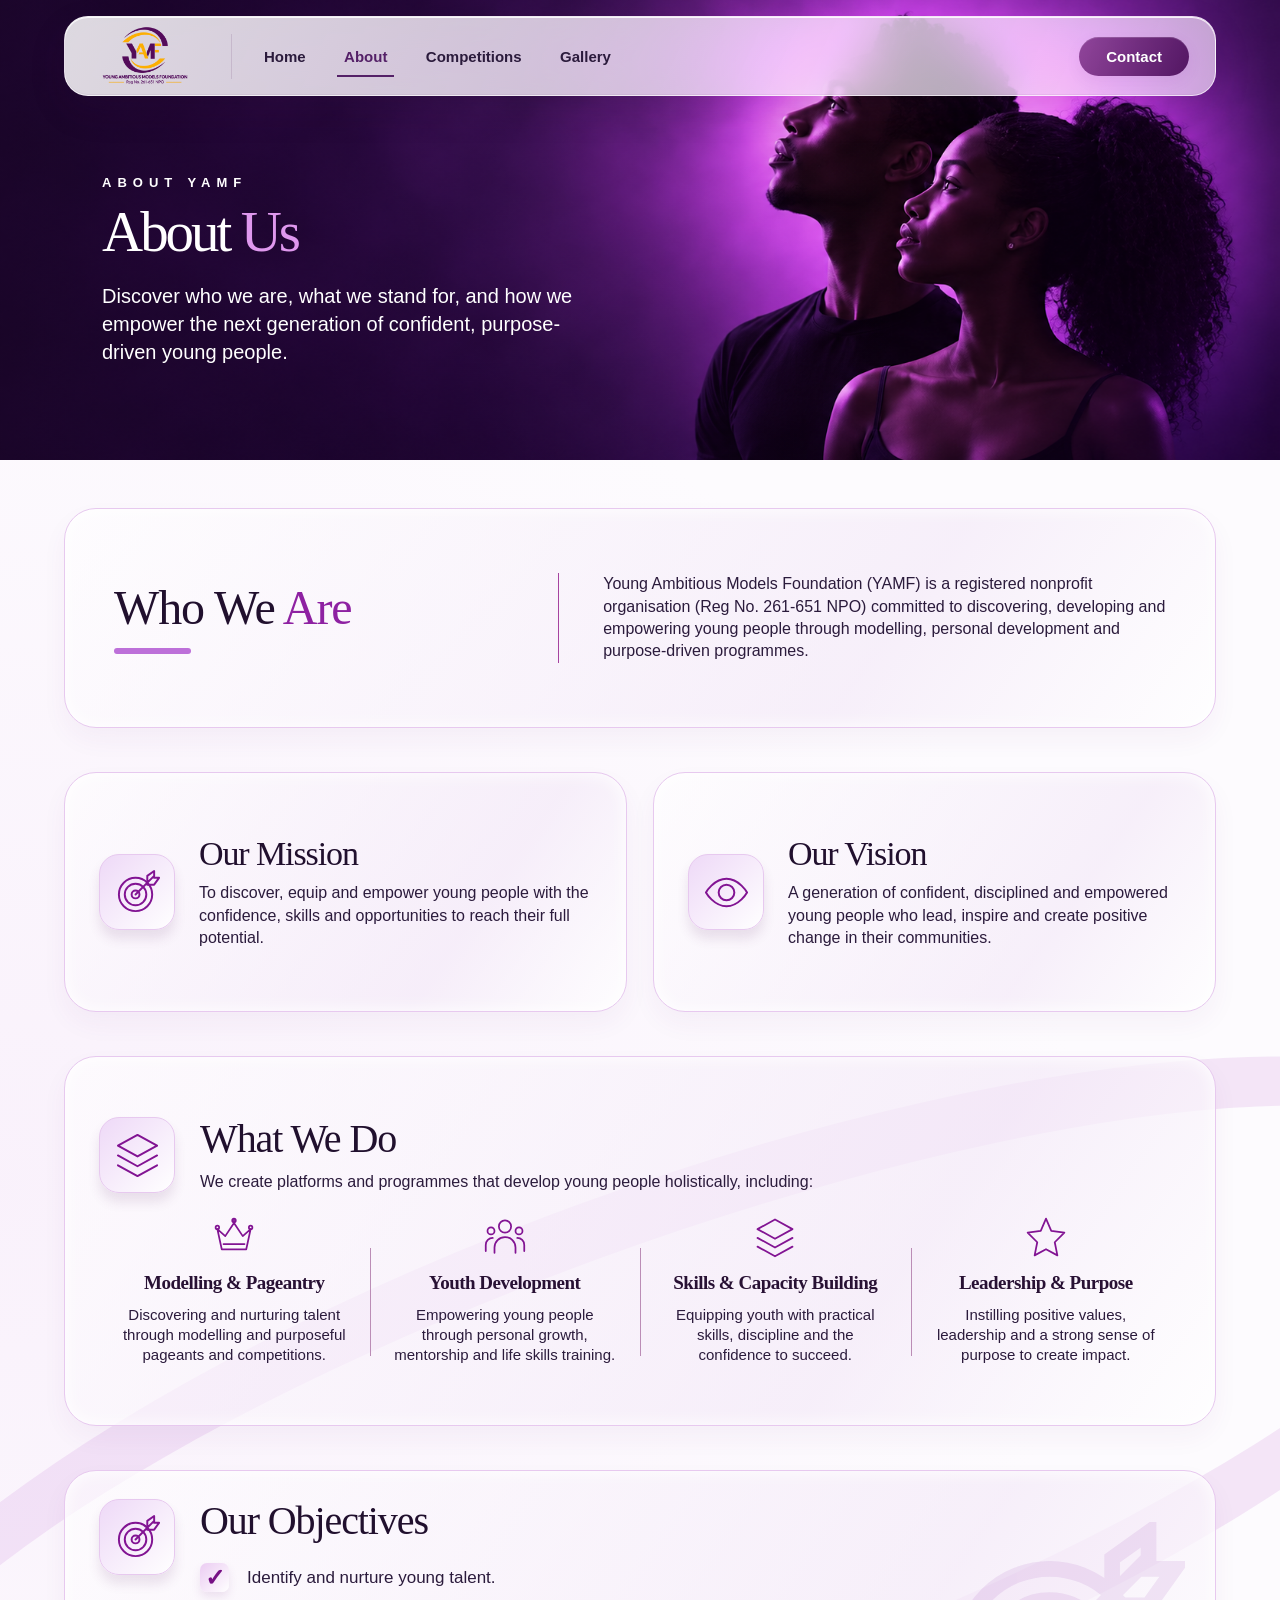
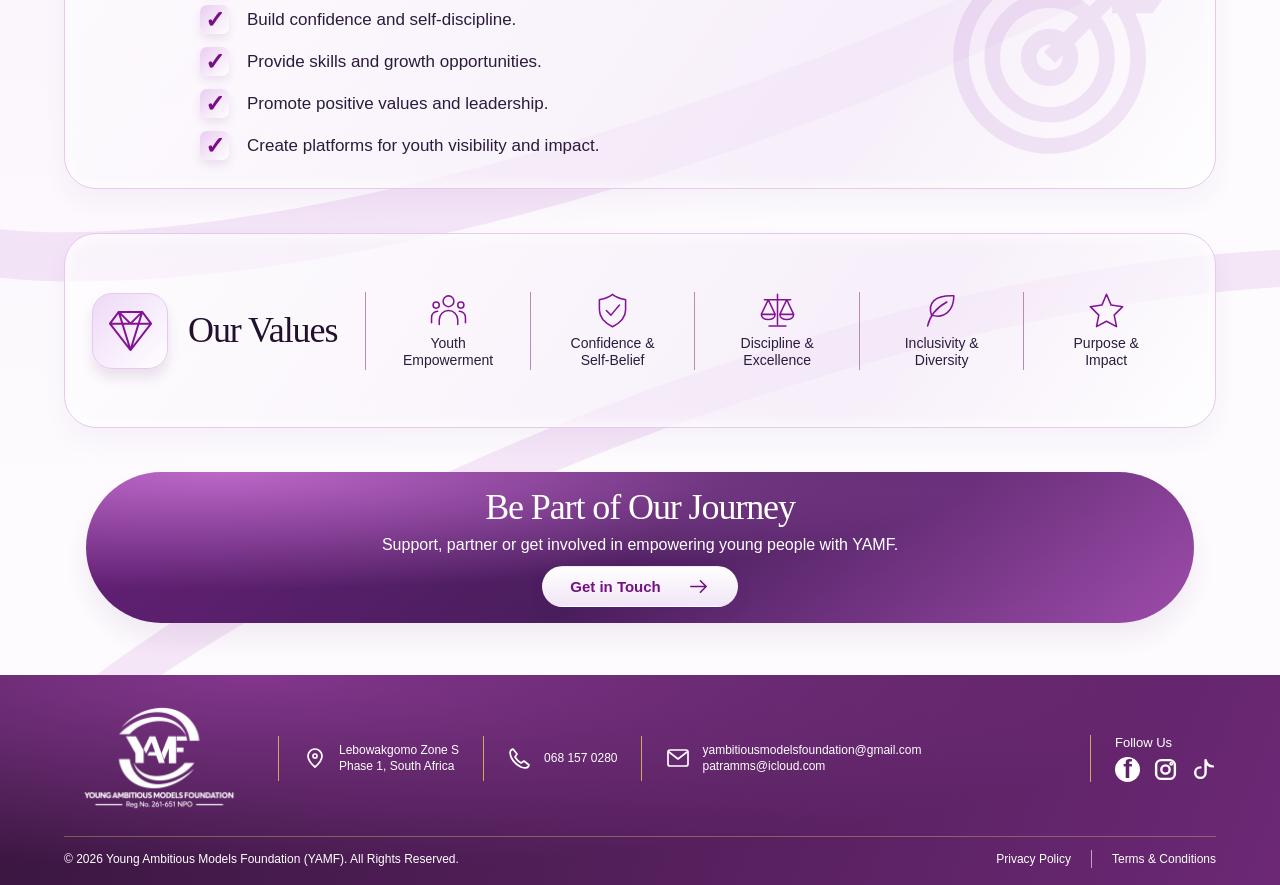
==== pages/about.html @ 22fb739e "first commit" ====
<!doctype html>
<html lang="en">
<head>
  <meta charset="utf-8">
  <meta name="viewport" content="width=device-width, initial-scale=1">
  <meta name="description" content="Discover YAMF's mission, vision and values, and how we empower young people through modelling, mentorship and personal development.">
  <meta name="theme-color" content="#572069">
  <link rel="icon" type="image/png" href="../assets/images/Favicon.png">
  <title>About Us | Young Ambitious Models Foundation</title>
  <link rel="stylesheet" href="../css/style.css">
  <link rel="stylesheet" href="../css/responsive.css">
  <link rel="stylesheet" href="../css/about.css">
  <script src="../js/main.js" defer></script>
</head>
<body class="about-page">
  <a class="skip-link" href="#main">Skip to content</a>
  <svg class="icon-definitions" xmlns="http://www.w3.org/2000/svg" aria-hidden="true"><defs>
    <symbol id="crown" viewBox="0 0 48 48"><path d="m5 15 9 8 10-15 10 15 9-8-5 23H10L5 15Zm7 17h24M24 4v4"/><circle cx="5" cy="13" r="2"/><circle cx="43" cy="13" r="2"/><circle cx="24" cy="5" r="2"/></symbol>
    <symbol id="people" viewBox="0 0 48 48"><circle cx="24" cy="12" r="7"/><circle cx="8" cy="17" r="4"/><circle cx="40" cy="17" r="4"/><path d="M12 42v-6a12 12 0 0 1 24 0v6M2 40v-7a8 8 0 0 1 8-8m36 15v-7a8 8 0 0 0-8-8"/></symbol>
    <symbol id="education" viewBox="0 0 48 48"><path d="m3 17 21-10 21 10-21 10L3 17Zm9 5v12c7 6 17 6 24 0V22m7-4v17m0 0-2 6m2-6 2 6"/></symbol>
    <symbol id="heart" viewBox="0 0 48 48"><path d="M24 42 7 26C-6 12 13-1 24 12 35-1 54 12 41 26L24 42Z"/><path d="M10 18c-1-4 2-7 6-6"/></symbol>
    <symbol id="arrow" viewBox="0 0 24 24"><path d="M4 12h16m-6-6 6 6-6 6"/></symbol>
    <symbol id="heel" viewBox="0 0 48 48"><path d="m34 4 5 9-5 13-1 17h-4l-1-14c-7 7-15 11-23 11H2v-5l10-5 10-12 12-14Z"/><path d="m22 18 5 5 8-10M6 35l7 1"/></symbol>
    <symbol id="pin" viewBox="0 0 24 24"><path d="M19 10c0 5-7 11-7 11S5 15 5 10a7 7 0 1 1 14 0Z"/><circle cx="12" cy="10" r="2"/></symbol>
    <symbol id="phone" viewBox="0 0 24 24"><path d="m5 3 4 5-2 3a16 16 0 0 0 6 6l3-2 5 4c-1 4-5 3-8 2A22 22 0 0 1 3 11C2 8 1 4 5 3Z"/></symbol>
    <symbol id="mail" viewBox="0 0 24 24"><rect x="2" y="4" width="20" height="16" rx="2"/><path d="m3 6 9 7 9-7"/></symbol>
    <symbol id="instagram" viewBox="0 0 24 24"><rect x="3" y="3" width="18" height="18" rx="5"/><circle cx="12" cy="12" r="4"/><circle cx="17.5" cy="6.5" r=".7"/></symbol>
  </defs></svg>
  <svg class="icon-definitions" xmlns="http://www.w3.org/2000/svg" aria-hidden="true"><defs>
    <symbol id="target" viewBox="0 0 48 48"><circle cx="22" cy="26" r="17"/><circle cx="22" cy="26" r="11"/><circle cx="22" cy="26" r="4"/><path d="m22 26 19-19m-7 7V7l7-5v7h5l-5 7h-7"/></symbol>
    <symbol id="eye" viewBox="0 0 48 48"><path d="M3 24S11 10 24 10s21 14 21 14-8 14-21 14S3 24 3 24Z"/><circle cx="24" cy="24" r="8"/></symbol>
    <symbol id="layers" viewBox="0 0 48 48"><path d="m4 15 20-11 20 11-20 11L4 15Zm0 10 20 11 20-11M4 35l20 11 20-11"/></symbol>
    <symbol id="star" viewBox="0 0 48 48"><path d="m24 3 6 14 15 2-11 11 3 15-13-7-13 7 3-15L3 19l15-2 6-14Z"/></symbol>
    <symbol id="diamond" viewBox="0 0 48 48"><path d="m3 17 9-12h24l9 12-21 27L3 17Zm0 0h42M12 5l12 39L36 5M12 5l12 12L36 5"/></symbol>
    <symbol id="shield" viewBox="0 0 48 48"><path d="M24 3c6 5 12 6 17 7v13c0 11-9 18-17 22C16 41 7 34 7 23V10c5-1 11-2 17-7Z"/><path d="m16 24 6 6 11-13"/></symbol>
    <symbol id="scales" viewBox="0 0 48 48"><path d="M24 3v39M13 44h22M7 10h34M12 10 3 29h18l-9-19Zm24 0-9 19h18l-9-19ZM3 29c0 9 18 9 18 0m6 0c0 9 18 9 18 0"/></symbol>
    <symbol id="leaf" viewBox="0 0 48 48"><path d="M40 5C15 4 6 14 11 30c16 5 29-5 29-25ZM6 44c3-13 12-24 25-31"/></symbol>
  </defs></svg>
  <div class="landing about-shell">
    <header class="site-header wrap">
      <a class="brand" href="../index.html" aria-label="YAMF home">
        <span class="brand-mark"><img src="../assets/images/YAMF%20Foundation%20Logo%20in%20Purple%20and%20Gold.png" alt="YAMF purple and gold logo" width="1536" height="1024"></span>
      </a>
      <button class="menu-toggle" type="button" aria-label="Open menu" aria-expanded="false" aria-controls="main-navigation"><span></span><span></span><span></span></button>
      <nav id="main-navigation" class="navigation" aria-label="Main navigation">
        <a href="../index.html">Home</a>
        <a href="about.html" aria-current="page">About</a>
        <a href="competitions.html">Competitions</a>
        <a href="gallery.html">Gallery</a>
        <a href="contact.html">Contact</a>
      </nav>
    </header>
    <main id="main">
      <section class="about-hero" aria-labelledby="about-page-title">
        <div class="about-hero-copy wrap">
          <p class="about-eyebrow">About YAMF</p>
          <h1 id="about-page-title">About <span>Us</span></h1>
          <p class="about-hero-description">Discover who we are, what we stand for, and how we empower the next generation of confident, purpose-driven young people.</p>
        </div>
      </section>
      <div class="about-body">
        <div class="about-content wrap">
          <section class="about-card identity-card" aria-labelledby="identity-title">
            <h2 id="identity-title">Who We <span>Are</span></h2>
            <p>Young Ambitious Models Foundation (YAMF) is a registered nonprofit organisation (Reg No. 261-651 NPO) committed to discovering, developing and empowering young people through modelling, personal development and purpose-driven programmes.</p>
          </section>
          <div class="mission-vision-grid">
            <section class="about-card statement-card" aria-labelledby="mission-title">
              <span class="about-icon-tile"><svg class="about-icon" aria-hidden="true"><use href="#target"/></svg></span>
              <div><h2 id="mission-title">Our Mission</h2><p>To discover, equip and empower young people with the confidence, skills and opportunities to reach their full potential.</p></div>
            </section>
            <section class="about-card statement-card" aria-labelledby="vision-title">
              <span class="about-icon-tile"><svg class="about-icon" aria-hidden="true"><use href="#eye"/></svg></span>
              <div><h2 id="vision-title">Our Vision</h2><p>A generation of confident, disciplined and empowered young people who lead, inspire and create positive change in their communities.</p></div>
            </section>
          </div>
          <section class="about-card work-card" aria-labelledby="work-title">
            <div class="about-card-heading">
              <span class="about-icon-tile"><svg class="about-icon" aria-hidden="true"><use href="#layers"/></svg></span>
              <div><h2 id="work-title">What We Do</h2><p>We create platforms and programmes that develop young people holistically, including:</p></div>
            </div>
            <div class="about-work-grid">
              <article><svg class="about-icon" aria-hidden="true"><use href="#crown"/></svg><h3>Modelling &amp; Pageantry</h3><p>Discovering and nurturing talent through modelling and purposeful pageants and competitions.</p></article>
              <article><svg class="about-icon" aria-hidden="true"><use href="#people"/></svg><h3>Youth Development</h3><p>Empowering young people through personal growth, mentorship and life skills training.</p></article>
              <article><svg class="about-icon" aria-hidden="true"><use href="#layers"/></svg><h3>Skills &amp; Capacity Building</h3><p>Equipping youth with practical skills, discipline and the confidence to succeed.</p></article>
              <article><svg class="about-icon" aria-hidden="true"><use href="#star"/></svg><h3>Leadership &amp; Purpose</h3><p>Instilling positive values, leadership and a strong sense of purpose to create impact.</p></article>
            </div>
          </section>
          <section class="about-card objectives-card" aria-labelledby="objectives-title">
            <span class="about-icon-tile"><svg class="about-icon" aria-hidden="true"><use href="#target"/></svg></span>
            <div class="objectives-copy">
              <h2 id="objectives-title">Our Objectives</h2>
              <ul><li>Identify and nurture young talent.</li><li>Build confidence and self-discipline.</li><li>Provide skills and growth opportunities.</li><li>Promote positive values and leadership.</li><li>Create platforms for youth visibility and impact.</li></ul>
            </div>
            <svg class="objectives-watermark" aria-hidden="true"><use href="#target"/></svg>
          </section>
          <section class="about-card values-card" aria-labelledby="values-title">
            <div class="values-heading"><span class="about-icon-tile"><svg class="about-icon" aria-hidden="true"><use href="#diamond"/></svg></span><h2 id="values-title">Our Values</h2></div>
            <ul class="values-list">
              <li><svg class="about-icon" aria-hidden="true"><use href="#people"/></svg><span>Youth<br>Empowerment</span></li>
              <li><svg class="about-icon" aria-hidden="true"><use href="#shield"/></svg><span>Confidence &amp;<br>Self-Belief</span></li>
              <li><svg class="about-icon" aria-hidden="true"><use href="#scales"/></svg><span>Discipline &amp;<br>Excellence</span></li>
              <li><svg class="about-icon" aria-hidden="true"><use href="#leaf"/></svg><span>Inclusivity &amp;<br>Diversity</span></li>
              <li><svg class="about-icon" aria-hidden="true"><use href="#star"/></svg><span>Purpose &amp;<br>Impact</span></li>
            </ul>
          </section>
          <section class="journey-banner" aria-labelledby="journey-title">
            <h2 id="journey-title">Be Part of Our Journey</h2>
            <p>Support, partner or get involved in empowering young people with YAMF.</p>
            <a class="button journey-button" href="contact.html">Get in Touch<svg class="icon" aria-hidden="true"><use href="#arrow"/></svg></a>
          </section>
        </div>
      </div>
    </main>
    <footer class="site-footer">
      <div class="wrap">
        <div class="footer-main">
          <a class="footer-brand" href="../index.html" aria-label="YAMF home"><img src="../assets/images/YAMF%20Foundation%20Logo%20in%20Purple%20and%20Gold.png" alt="Young Ambitious Models Foundation logo" width="1536" height="1024" loading="lazy"></a>
          <address class="footer-contact footer-address"><svg class="icon" aria-hidden="true"><use href="#pin"/></svg><span>Lebowakgomo Zone S<br>Phase 1, South Africa</span></address>
          <a class="footer-contact" href="tel:+27681570280"><svg class="icon" aria-hidden="true"><use href="#phone"/></svg><span>068 157 0280</span></a>
          <div class="footer-contact footer-emails"><svg class="icon" aria-hidden="true"><use href="#mail"/></svg><div><a href="mailto:yambitiousmodelsfoundation@gmail.com">yambitiousmodelsfoundation@gmail.com</a><a href="mailto:patramms@icloud.com">patramms@icloud.com</a></div></div>
          <div class="footer-socials"><p>Follow Us</p><div class="social-icons" aria-label="Facebook, Instagram and TikTok"><span class="facebook-mark" role="img" aria-label="Facebook">f</span><svg class="icon" role="img" aria-label="Instagram"><use href="#instagram"/></svg><svg class="icon" viewBox="0 0 24 24" role="img" aria-label="TikTok"><path d="M14 3v12a5 5 0 1 1-5-5m5-7c1 4 3 6 7 6"/></svg></div></div>
        </div>
        <div class="footer-bottom"><p>© 2026 Young Ambitious Models Foundation (YAMF). All Rights Reserved.</p><p class="footer-legal"><span>Privacy Policy</span><span>Terms &amp; Conditions</span></p></div>
      </div>
    </footer>
  </div>
</body>
</html>
---- css/style.css ----
:root{--purple:#542067;--ink:#2b1b3c;--gold:#d89442;--paper:#fbf6f7;--page-width:1400px;--header-height:80px;--header-top:16px;--hero-clearance:calc(var(--header-top) + var(--header-height) + 40px)}
*{box-sizing:border-box}
html{scroll-padding-top:calc(var(--header-height) + var(--header-top) + 20px)}
body{margin:0;background:var(--paper);color:var(--ink);font-family:"Avenir Next",Avenir,"Segoe UI",sans-serif;-webkit-font-smoothing:antialiased}
a{color:inherit;text-decoration:none}
button{font:inherit}
.wrap{width:calc(100% - 128px);max-width:var(--page-width);margin-inline:auto}
.icon-definitions{position:absolute;width:0;height:0;overflow:hidden}
.skip-link{position:fixed;left:16px;top:-100px;z-index:100;background:white;padding:12px 20px;border-radius:6px}
.skip-link:focus{top:12px}
a:focus-visible,button:focus-visible{outline:3px solid var(--gold);outline-offset:5px}
.landing{position:relative;overflow:hidden;background:radial-gradient(ellipse at 19% 36%,#fff 0,transparent 50%),linear-gradient(115deg,#f1e7ef,#fcf5f0 70%,#f4e5de)}
.landing:before{content:"";position:absolute;inset:120px 0 0;pointer-events:none;background:linear-gradient(42deg,transparent 9%,#e9dbe35c 9%,#e9dbe35c 19%,transparent 19%)}
.site-header{color:var(--ink);height:var(--header-height);min-height:0;display:flex;align-items:center;gap:32px;position:fixed;top:var(--header-top);left:0;right:0;z-index:50;margin-block:0;padding:0 26px;border:1px solid #ffffffa6;border-radius:24px;background:linear-gradient(115deg,#ffffffd9,#eddbf2b8);box-shadow:0 14px 38px #3d17461a,inset 0 1px 0 #ffffffd9,inset 0 -1px 0 #8e60901a;-webkit-backdrop-filter:blur(24px) saturate(150%);backdrop-filter:blur(24px) saturate(150%)}
.brand{display:flex;align-items:center;gap:12px;flex-shrink:0}
.brand-mark{display:block;width:108px}
.brand-mark img{display:block;width:100%;height:auto;object-fit:contain}
.navigation{display:flex;align-items:center;justify-content:flex-start;flex:1;gap:clamp(22px,3vw,48px);padding-left:32px;border-left:1px solid #906c963d;white-space:nowrap}
.navigation a{position:relative;font-size:15px;font-weight:550;padding-block:14px;transition:color .18s,background .18s}
.navigation a[aria-current]{color:var(--purple);font-weight:700}
.navigation a[aria-current]:after{content:"";height:2px;background:var(--purple);position:absolute;bottom:2px;left:-7px;right:-7px}
.navigation a:hover{color:#8b3990}
.navigation a[href$="contact.html"]{margin-left:auto;padding:11px 27px;border-radius:28px;background:linear-gradient(115deg,#81338bd9,#521662);color:#fff;box-shadow:inset 0 1px 0 #ffffff26,0 5px 16px #54206712}
.navigation a[href$="contact.html"]:hover{background:linear-gradient(115deg,#93419c,#632174)}
.navigation a[href$="contact.html"][aria-current]:after{display:none}
.button{display:inline-flex;align-items:center;justify-content:center;gap:12px;min-height:48px;padding:12px 27px;border:1px solid transparent;border-radius:13px;background:linear-gradient(110deg,#81338b,#40164f);color:white;font-size:15px;font-weight:650;white-space:nowrap;box-shadow:0 6px 22px #5720690a;transition:transform .18s,box-shadow .18s}
.button:hover{transform:translateY(-2px);box-shadow:0 7px 22px #57206924}
.icon{width:23px;height:23px;fill:none;stroke:currentColor;stroke-width:1.7;stroke-linecap:round;stroke-linejoin:round;flex-shrink:0}
.header-cta{border-radius:30px;font-size:14px;padding:10px 22px;min-height:44px}
.header-cta .icon{color:#e4b252;width:22px}
.menu-toggle{display:none}
.hero{position:relative;min-height:600px;padding-top:var(--hero-clearance);padding-bottom:114px}
.hero-art{position:absolute;z-index:0;top:0;left:0;right:0;bottom:0;background-image:url('../assets/images/hero-models-clean.png');background-repeat:no-repeat;background-size:cover;background-position:right top;mask-image:linear-gradient(to right,transparent,#000 24%);pointer-events:none}
.hero-content{position:relative;z-index:1;pointer-events:none}
.eyebrow{margin:0 0 14px;text-transform:uppercase;font-size:15px;letter-spacing:4px;font-weight:650;color:var(--purple)}
h1{font-family:Georgia,"Times New Roman",serif;font-size:clamp(48px,4.45vw,76px);font-weight:400;line-height:.99;letter-spacing:-3px;margin:0 0 22px;max-width:680px}
.hero-description{max-width:500px;font-size:18px;line-height:1.3;margin:0 0 24px;letter-spacing:.05px}
.hero-actions{display:flex;gap:26px;pointer-events:auto;width:fit-content}
.hero-actions .button:first-child{min-width:228px}
.button-outline{color:var(--purple);background:#fff6;border-color:var(--purple);box-shadow:none}
.feature-strip{position:relative;z-index:2;margin-top:39px;display:grid;grid-template-columns:repeat(5,minmax(0,1fr));padding:18px 26px;border:1px solid #fff;border-radius:20px;background:#fff7;box-shadow:0 8px 40px #6c3d6010;backdrop-filter:blur(16px);margin-bottom:-104px}
.feature-item{display:flex;align-items:center;justify-content:center;gap:clamp(8px,1vw,18px);min-width:0;min-height:46px;font-size:clamp(12px,1.1vw,16px);font-weight:600}
.feature-item+.feature-item{border-left:1px solid #dfb58e}
.feature-icon{width:47px;height:47px;fill:none;stroke:var(--gold);stroke-width:2;stroke-linecap:round;stroke-linejoin:round;flex-shrink:0}
.brands-section{position:relative;isolation:isolate;overflow:hidden;padding:92px 0 51px;background:radial-gradient(ellipse at 72% 100%,#f0dcd47a,transparent 65%),linear-gradient(115deg,#f5ecee80,#fbf7fa80);}
.brands-section::before,.brands-section::after{content:"";position:absolute;z-index:-1;pointer-events:none;border-radius:50%;}
.brands-section::before{width:520px;height:690px;left:-415px;top:-75px;border-right:13px solid #e1ad63;transform:rotate(-31deg);background:linear-gradient(120deg,transparent,#fff7);}
.brands-section::after{width:580px;height:790px;right:-490px;top:20px;border-left:4px solid #e4b56f;transform:rotate(33deg);background:#f0e2e54d;}
.brands-layout{display:grid;grid-template-columns:330px minmax(0,1fr);align-items:center;gap:40px;}
.brands-intro h2{position:relative;font-family:Georgia,"Times New Roman",serif;font-size:43px;font-weight:400;letter-spacing:-1.4px;line-height:1.1;margin:0 0 35px;}
.brands-intro h2::after{content:"";position:absolute;width:97px;height:4px;border-radius:4px;background:var(--gold);bottom:-18px;left:2px;}
.brands-intro p{max-width:290px;font-size:17px;line-height:1.4;margin:0;}
.brand-cards{display:grid;grid-template-columns:repeat(3,minmax(0,1fr));gap:17px;}
.brand-card{display:flex;flex-direction:column;align-items:center;min-width:0;padding:0 26px 21px;border:1px solid #fff;border-radius:21px;background:linear-gradient(145deg,#fff9,#fcf7fc80 55%,#f4e8e36b);box-shadow:0 16px 30px #51314610;transition:transform .18s,box-shadow .18s;}
.brand-card:hover{transform:translateY(-4px);box-shadow:0 18px 34px #51314620;}
.brand-card-logo{display:block;flex-shrink:0;width:min(100%,220px);height:190px;object-fit:contain;}
.brand-card-caption{display:flex;width:100%;align-items:center;justify-content:space-between;gap:12px;flex:1;}
.brand-card h3{font-family:Georgia,"Times New Roman",serif;font-size:18px;font-weight:600;line-height:1.12;letter-spacing:-.35px;margin:0;}
@media(prefers-reduced-motion:reduce){*,*::before,*::after{transition:none!important}}
.gallery-page{min-height:100vh;background:linear-gradient(145deg,#f7eaf3,#fcf7fa 52%,#f1e4ee);}
.gallery-masthead{position:relative;background-image:linear-gradient(90deg,#270d3180 0%,#35103f52 46%,#35103f0a 100%),url('../assets/images/Regal Purple Crown on Reflective Bokeh.png');background-position:center,68% top;background-size:cover;background-repeat:no-repeat;color:#fff;}
.gallery-hero{position:relative;display:flex;align-items:center;min-height:60vh;min-height:60svh;padding-top:var(--hero-clearance);padding-bottom:38px;}
.gallery-hero-copy{max-width:570px;}
.gallery-eyebrow{margin:0 0 12px;color:#edc77f;font-size:12px;font-weight:700;letter-spacing:3.2px;text-transform:uppercase;}
.gallery-hero h1{margin:0 0 12px;font-size:clamp(54px,6vw,78px);letter-spacing:-2.5px;}
.gallery-hero-copy>p:last-child{max-width:460px;margin:0;color:#f7eefa;font-family:Georgia,"Times New Roman",serif;font-size:19px;line-height:1.35;}
.gallery-content{display:grid;gap:32px;padding-top:32px;padding-bottom:64px;}
.gallery-group{padding:22px;border:1px solid #fff;border-radius:22px;background:linear-gradient(135deg,#fff9,#f8eef8cc);box-shadow:0 12px 30px #4e275014,inset 0 0 18px #fff8;}
.gallery-group h2{margin:0 0 18px;color:#4d1757;font-family:Georgia,"Times New Roman",serif;font-size:clamp(21px,2vw,27px);line-height:1.15;}
.gallery-grid{display:grid;grid-template-columns:repeat(4,minmax(0,1fr));gap:14px;}
.gallery-placeholder{display:block;width:100%;height:auto;aspect-ratio:1;min-width:0;border:1px solid #fff;border-radius:14px;object-fit:cover;background:linear-gradient(145deg,#f4eaf3,#e7d9eb 52%,#f7eef5);box-shadow:inset 0 0 0 1px #754b7410;}
.gallery-group-featured .gallery-grid{grid-template-columns:repeat(5,minmax(0,1fr));grid-template-rows:repeat(2,minmax(0,1fr));aspect-ratio:2.55/1;min-width:0;}
.gallery-group-featured .gallery-placeholder{height:100%;aspect-ratio:auto;min-width:0;min-height:0;}
.gallery-group-featured .gallery-placeholder:first-child{grid-column:span 2;grid-row:span 2;}
.foundation-sections{position:relative;isolation:isolate;padding:18px 0 30px;background:radial-gradient(ellipse at 84% 15%,#d7c0d47a,transparent 46%),linear-gradient(145deg,#fbf0ed,#f1e5ef 55%,#f9eeeb);}
.foundation-sections::before,.foundation-sections::after{content:"";position:absolute;z-index:-1;pointer-events:none;}
.foundation-sections::before{inset:0;background:linear-gradient(150deg,transparent 57%,#fff4 57%,#fff4 68%,transparent 68%),linear-gradient(40deg,transparent 25%,#eadce652 25%,#eadce652 32%,transparent 32%);}
.glass-panel{border:2px solid #fffc;border-radius:30px;background:linear-gradient(125deg,#fff8,#f7eff67a 55%,#fff6);box-shadow:0 16px 34px #59345218,inset 0 0 18px #fff5;}
.section-label{display:block;color:#571569;font-size:18px;font-weight:750;letter-spacing:6px;line-height:1.4;text-transform:uppercase;margin:0 0 18px;}
.about-panel{display:grid;grid-template-columns:minmax(0,1.08fr) minmax(0,1fr);align-items:center;min-height:clamp(500px,84svh,560px);position:relative;overflow:hidden;}
.about-copy{position:relative;z-index:1;padding:34px 20px 30px 58px;}
.about-copy .section-label{font-size:16px;letter-spacing:5px;margin-bottom:14px;}
.about-copy h2{position:relative;font-family:Georgia,"Times New Roman",serif;font-size:clamp(32px,3.05vw,47px);font-weight:600;line-height:1.02;letter-spacing:-.8px;color:#4b135d;margin:0 0 33px;}
.about-copy h2::after{content:"";position:absolute;bottom:-19px;left:2px;height:4px;width:100px;border-radius:4px;background:var(--gold);}
.about-description{max-width:540px;font-size:16px;line-height:1.28;}
.about-description p{margin:0 0 13px;}
.purpose-pill{display:flex;align-items:center;gap:15px;max-width:fit-content;padding:9px 18px;margin:17px 0 0 -16px;border:2px solid #fff9;border-radius:30px;box-shadow:0 7px 15px #78586b10;background:#fff4;color:#531364;font-size:14px;font-weight:650;}
.purpose-pill .icon{color:#cf8c31;width:29px;height:29px;}
.about-art{position:relative;align-self:stretch;overflow:hidden;border-left:5px solid #edc58c;border-top-left-radius:95% 100%;margin-left:0;}
.about-art img{display:block;width:100%;height:100%;position:absolute;inset:0;object-fit:cover;object-position:center;}
.programmes-section{min-height:100vh;min-height:100svh;display:flex;flex-direction:column;justify-content:center;padding-block:72px;}
.centered-label{text-align:center;}
.programmes-intro{max-width:1000px;margin:0 auto 19px;text-align:center;font-size:16px;line-height:1.35;}
.programme-grid{display:grid;grid-template-columns:repeat(4,minmax(0,1fr));gap:20px;margin-top:22px;}
.programme-card{padding:20px 22px 24px;display:flex;flex-direction:column;align-items:center;text-align:center;transition:transform .2s,box-shadow .2s;}
.programme-card:hover{transform:translateY(-5px);box-shadow:0 20px 35px #59345226;}
.programme-card .feature-icon{width:61px;height:54px;margin-bottom:12px;}
.programme-card h3{font-family:Georgia,"Times New Roman",serif;font-size:25px;line-height:1.02;font-weight:600;letter-spacing:-.65px;color:#4b135d;margin:0 0 17px;}
.programme-card p{font-size:15px;line-height:1.3;max-width:240px;margin:auto 0 0;}
.founder-panel{display:grid;grid-template-columns:minmax(0,.85fr) minmax(0,1.15fr);align-items:center;gap:clamp(32px,5vw,80px);min-height:100vh;min-height:100svh;margin-top:0;padding:clamp(28px,4vw,64px);position:relative;}
.founder-portrait{min-width:0;display:flex;align-items:center;justify-content:center;}
.founder-portrait img{display:block;position:static;width:auto;max-width:100%;height:auto;max-height:74vh;max-height:74svh;object-fit:contain;border-radius:32px;box-shadow:0 20px 45px #45214c26;}
.founder-copy{min-width:0;padding:0;}
.founder-copy .section-label{font-size:16px;letter-spacing:4px;margin-bottom:34px;text-align:left;white-space:normal;}
.founder-copy blockquote{font-family:Georgia,"Times New Roman",serif;font-size:clamp(25px,2.35vw,36px);line-height:1.35;letter-spacing:-.5px;margin:0 0 34px;overflow-wrap:break-word;}
.founder-copy blockquote::before{content:"\201C";display:block;color:#cd913c;font-size:80px;font-family:Georgia,serif;line-height:.7;margin-bottom:16px;}
.founder-signature{border-left:3px solid #d79a46;padding:4px 0 4px 20px;}
.founder-signature h3{font-family:Georgia,"Times New Roman",serif;font-size:clamp(21px,1.7vw,26px);color:#4b135d;margin:0 0 8px;line-height:1.2;}
.founder-signature p{font-size:15px;margin:0;line-height:1.5;}
.site-footer{position:relative;background:radial-gradient(ellipse at 20% 0,#83368d,transparent 65%),linear-gradient(110deg,#39163f,#6c2875);color:#fff;padding:20px 0 17px;}
.footer-main{display:flex;align-items:center;gap:24px;padding-bottom:14px;}
.footer-brand{display:block;flex-shrink:0;width:190px;}
.footer-brand img{display:block;width:100%;height:auto;filter:brightness(0) invert(1);}
.footer-contact{font-size:12px;font-style:normal;display:flex;gap:12px;align-items:center;line-height:1.4;min-height:45px;padding-left:24px;border-left:1px solid #d6a560;}
.footer-contact .icon{width:24px;height:24px;}
.footer-emails a{display:block;overflow-wrap:anywhere;}
.footer-emails{flex:1;}
.footer-socials{padding-left:24px;border-left:1px solid #d6a560;}
.footer-socials p{font-size:13px;margin:0 0 7px;}
.social-icons{display:flex;align-items:center;gap:13px;}
.social-icons .icon{width:25px;height:25px;stroke-width:2.3;}
.facebook-mark{display:flex;align-items:flex-end;justify-content:center;width:25px;height:25px;background:white;color:#60216a;border-radius:50%;font-family:Arial,sans-serif;font-size:26px;font-weight:bold;line-height:25px;}
.footer-bottom{display:flex;justify-content:space-between;align-items:center;gap:20px;border-top:1px solid #d4ab696e;padding-top:13px;font-size:12px;}
.footer-bottom p{margin:0;line-height:1.5;}
.footer-legal{display:flex;gap:20px;white-space:nowrap;}
.footer-legal span+span{border-left:1px solid #c5a1c1;padding-left:20px;}
.site-footer a:hover{color:#f4d394;}
---- css/responsive.css ----
@media(min-width:1600px){.site-header{gap:42px}.navigation{padding-left:55px}.hero{min-height:600px}.hero-description{max-width:510px}.hero-art{background-size:cover}}
@media(max-width:1250px){.wrap{width:calc(100% - 64px)}.site-header{gap:20px}.brand-mark{width:108px}.navigation{gap:15px;padding-left:20px}.navigation a{font-size:12px}.header-cta{font-size:12px;padding-inline:16px;gap:7px}.hero-description{max-width:440px;font-size:17px}.hero-actions{gap:14px}.button{padding-inline:21px}.hero-actions .button:first-child{min-width:200px}.feature-strip{padding-inline:12px}.feature-strip a{gap:12px;font-size:14px}.feature-icon{width:40px;height:40px}}
@media(max-width:1000px){.site-header{height:var(--header-height);justify-content:space-between}.brand-mark{width:108px}.header-cta{margin-left:auto;margin-right:12px}.menu-toggle{display:flex;flex-direction:column;gap:5px;align-items:center;justify-content:center;order:3;background:transparent;border:1px solid #54206740;border-radius:9px;width:43px;height:42px;color:var(--purple);cursor:pointer}.menu-toggle span{width:20px;height:2px;background:currentColor}.navigation{display:none;position:absolute;right:0;top:96px;width:260px;padding:15px 22px;border:1px solid #e8dce9;border-radius:12px;background:#fffcfd;box-shadow:0 12px 36px #30113220;z-index:10;white-space:normal}.navigation.is-open{display:flex;flex-direction:column;align-items:stretch;gap:0}.navigation a{font-size:15px;padding:12px}.navigation a[aria-current]:after{left:12px;right:auto;width:35px;bottom:5px}.hero{padding-top:var(--hero-clearance)}.eyebrow{font-size:11px;letter-spacing:2.6px}h1{font-size:53px;letter-spacing:-2px}.hero-description{max-width:385px;font-size:16px}.hero-art{left:0;opacity:.85;mask-image:linear-gradient(to right,transparent,#000 26%)}.hero-actions{flex-direction:column;gap:10px}.hero-actions .button{min-width:225px}.feature-strip{margin-top:34px}.feature-strip a{gap:9px;font-size:12px}.feature-icon{width:32px;height:32px}}
@media(max-width:640px){.wrap{width:calc(100% - 40px)}.site-header{height:var(--header-height);gap:8px}.brand{gap:5px}.brand-mark{width:108px}.header-cta{display:none}.navigation{top:88px;max-width:100%}.hero{padding-top:var(--hero-clearance);padding-bottom:30px}.eyebrow{font-size:9px;letter-spacing:2.15px;margin-bottom:17px;max-width:350px}h1{font-size:clamp(37px,9.5vw,59px);line-height:1.05;letter-spacing:-1.8px;margin-bottom:20px}.hero-description{font-size:16px;line-height:1.5;max-width:440px;margin-bottom:23px}.hero-actions{flex-direction:row;flex-wrap:wrap;gap:12px}.hero-actions .button,.hero-actions .button:first-child{min-width:0;padding:12px 16px;font-size:12px;gap:8px;border-radius:10px;min-height:46px}.hero-actions .icon{width:19px;height:19px}.hero-art{position:absolute;inset:0;height:auto;width:100%;margin:0;background-size:cover;background-position:72% top;mask-image:none;opacity:.24}.hero-content{display:flex;flex-direction:column}.hero{display:flex;flex-direction:column}.hero-art{order:2}.hero-content{order:1}.feature-strip{order:3;grid-template-columns:1fr 1fr;margin-top:-2px;margin-bottom:0;padding:12px;border-radius:16px}.feature-strip a{min-height:69px;justify-content:flex-start;gap:10px;padding:8px;font-size:12px}.feature-strip a+a{border-left:0}.feature-strip a:nth-child(even){border-left:1px solid #dfb58e}.feature-strip a:nth-child(n+3){border-top:1px solid #dfb58e}.feature-icon{width:31px;height:31px}}
@media(max-width:1250px){
  .brands-layout{grid-template-columns:260px minmax(0,1fr);gap:25px}
  .brand-card{padding-inline:16px}
  .brand-card h3{font-size:16px}
  .brands-intro h2{font-size:39px}
  .brands-intro p{font-size:16px}
}
@media(max-width:1000px){
  .brands-layout{grid-template-columns:1fr;gap:30px}
  .brands-intro{max-width:600px}
  .brands-intro p{max-width:460px}
  .brand-card{min-height:235px}
  .brand-card-caption{gap:8px}
}
@media(max-width:640px){
  .brands-section{padding:60px 0 38px}
  .brands-intro h2{font-size:36px}
  .brands-intro p{max-width:340px}
  .brand-cards{grid-template-columns:1fr;gap:18px}
  .brand-card{padding:5px 24px 22px;min-height:235px}
  .brand-card h3{font-size:19px}
  .brands-section::before{opacity:.4}
}
@media(max-width:1250px){
  .about-copy{padding-left:34px}
  .about-description{font-size:15px}
  .purpose-pill{font-size:12px;gap:9px;padding-inline:13px;margin-left:-8px}
  .programme-card{padding-inline:17px}
  .programme-card h3{font-size:23px}
  .footer-main{gap:17px}
  .footer-contact,.footer-socials{padding-left:17px}
  .footer-contact{font-size:11px;gap:9px}
  .footer-brand{width:150px}
}
@media(max-width:1000px){
  .about-panel{grid-template-columns:56% 44%}
  .about-copy{padding:30px 18px 30px 26px}
  .about-copy h2{font-size:33px}
  .about-copy .section-label{font-size:13px;letter-spacing:3px}
  .purpose-pill{font-size:11px;gap:8px;padding:8px 10px}
  .purpose-pill .icon{width:24px;height:24px}
  .programme-grid{grid-template-columns:repeat(2,minmax(0,1fr));gap:18px}
  .programme-card{min-height:245px}
  .programme-card p{max-width:260px}
  .desktop-break{display:none}
  .footer-main{display:grid;grid-template-columns:170px 1fr 1fr;gap:18px}
  .footer-brand{grid-row:span 2;width:155px}
  .footer-contact{font-size:12px}
  .footer-contact,.footer-socials{min-height:45px}
  .footer-emails{grid-column:2}
  .footer-socials{grid-column:3}
  .footer-bottom{font-size:11px}
}
@media(max-width:640px){
  .foundation-sections{padding-top:12px;padding-bottom:25px}
  .glass-panel{border-radius:24px}
  .about-panel{grid-template-columns:1fr;min-height:100vh;min-height:100svh}
  .about-copy{padding:28px 22px 24px}
  .about-copy h2{font-size:34px}
  .about-description{font-size:15px;line-height:1.4}
  .purpose-pill{font-size:11px;margin-left:0;line-height:1.35;padding:8px 10px}
  .about-art{height:240px;border-left:0;border-top:4px solid #edc58c;border-top-left-radius:65% 35%;margin-left:0}
  .about-art img{object-position:center 60%}
  .programmes-section{padding-block:48px}
  .section-label{font-size:16px;letter-spacing:4px}
  .programmes-intro{font-size:14px;line-height:1.5;margin-bottom:20px}
  .programme-grid{gap:12px}
  .programme-card{padding:20px 12px;min-height:265px;border-radius:22px}
  .programme-card h3{font-size:21px;letter-spacing:-.6px}
  .programme-card p{font-size:13px;line-height:1.4}
  .programme-card .feature-icon{width:51px;height:46px}
  .site-footer{padding:22px 0 19px}
  .footer-main{grid-template-columns:1fr;gap:18px}
  .footer-brand{grid-row:auto;width:155px;justify-self:center}
  .footer-contact,.footer-socials{grid-column:1;border-left:0;padding-left:0;justify-content:center;text-align:center;min-height:0}
  .footer-contact{font-size:13px}
  .footer-socials{margin-top:2px}
  .social-icons{justify-content:center}
  .footer-bottom{flex-direction:column;text-align:center;gap:12px;padding-top:18px;font-size:11px}
}
@media(max-width:360px){
  .programme-grid{grid-template-columns:1fr}
  .programme-card{min-height:230px}
  .about-copy h2{font-size:29px}
}

@media(max-width:1000px){
  .gallery-grid{grid-template-columns:repeat(3,minmax(0,1fr))}
  .gallery-group-featured .gallery-grid{grid-template-columns:repeat(3,minmax(0,1fr));grid-template-rows:none;aspect-ratio:auto}
  .gallery-group-featured .gallery-placeholder{height:auto;aspect-ratio:1}
  .gallery-group-featured .gallery-placeholder:first-child{grid-row:auto;grid-column:auto}
  .gallery-group-featured .gallery-placeholder:not(:first-child){aspect-ratio:1}
}

@media(max-width:640px){
  .gallery-hero{padding-top:var(--hero-clearance);padding-bottom:38px}
  .gallery-eyebrow{font-size:10px;letter-spacing:2px}
  .gallery-hero h1{font-size:58px}
  .gallery-hero-copy>p:last-child{max-width:330px;font-size:17px}
  .gallery-masthead{background-position:72% center}
  .gallery-content{gap:26px;padding-top:24px;padding-bottom:42px}
  .gallery-group{padding:15px;border-radius:18px}
  .gallery-group h2{margin-bottom:14px;font-size:20px}
  .gallery-grid{grid-template-columns:repeat(2,minmax(0,1fr));gap:10px}
  .gallery-placeholder{border-radius:11px}
  .gallery-group-featured .gallery-grid{grid-template-columns:repeat(2,minmax(0,1fr))}
  .gallery-group-featured .gallery-placeholder:first-child{grid-column:auto;aspect-ratio:1}
  .gallery-group-featured .gallery-placeholder:not(:first-child){aspect-ratio:1}
}

@media(max-width:1000px){
  .founder-panel{gap:30px;padding:32px;grid-template-columns:minmax(0,.85fr) minmax(0,1.15fr)}
  .founder-copy .section-label{font-size:13px;letter-spacing:3px;margin-bottom:25px}
  .founder-copy blockquote{font-size:25px}
  .founder-signature p{font-size:13px}
}
@media(max-width:760px){
  .founder-panel{grid-template-columns:minmax(0,1fr);gap:32px;padding:32px 24px}
  .founder-portrait{max-width:340px;width:100%;justify-self:center}
  .founder-portrait img{max-height:48vh;max-height:48svh;width:auto;max-width:100%}
  .founder-copy{max-width:560px;justify-self:center;width:100%}
  .founder-copy blockquote{font-size:24px;line-height:1.4}
  .founder-copy blockquote::before{font-size:64px}
  .founder-copy .section-label{font-size:13px;letter-spacing:3px}
  .founder-signature h3{font-size:21px}
}
@media(max-width:640px){
  .about-panel{grid-template-rows:auto minmax(260px,1fr)}
  .about-art{height:auto;min-height:260px}
  .programmes-section{padding-block:48px}
}

@media(max-width:1250px){
  .feature-strip{grid-template-columns:repeat(3,minmax(0,1fr));row-gap:8px}
  .feature-item{gap:12px;font-size:14px}
  .feature-item:nth-child(4){border-left:0}
  .feature-item:nth-child(n+4){border-top:1px solid #dfb58e}
  .feature-icon{width:40px;height:40px}
}

@media(max-width:640px){
  .feature-strip{grid-template-columns:repeat(2,minmax(0,1fr))}
  .feature-item{min-height:69px;justify-content:flex-start;gap:10px;padding:8px;font-size:12px}
  .feature-item:nth-child(odd){border-left:0}
  .feature-item:nth-child(even){border-left:1px solid #dfb58e}
  .feature-item:nth-child(n+3){border-top:1px solid #dfb58e}
  .feature-icon{width:31px;height:31px}
}
@media(max-width:1250px){
  .site-header{padding-inline:24px;border-radius:24px}
}
@media(max-width:1000px){
  :root{--header-height:76px;--header-top:14px}
  .site-header{height:var(--header-height);min-height:0;margin-block:0;padding-inline:24px}
  .site-header .menu-toggle{color:var(--purple);background:#ffffff4d;border-color:#88578d4d;border-radius:12px}
  .site-header .navigation{max-height:calc(100svh - var(--header-height) - var(--header-top) - 24px);overflow-y:auto;top:calc(100% + 12px);right:0;max-width:calc(100vw - 64px);padding:14px;border:1px solid #ffffffb3;border-radius:20px;background:linear-gradient(135deg,#fff9fff2,#f0e3f5eb);box-shadow:0 18px 40px #3d174629;-webkit-backdrop-filter:blur(24px);backdrop-filter:blur(24px)}
  .site-header .navigation a{font-size:15px;color:var(--ink);border-radius:10px}
  .site-header .navigation a:hover{background:#9c62ad14;color:var(--purple)}
  .site-header .navigation a[aria-current]{color:var(--purple)}
  .site-header .navigation a[href$="contact.html"]{margin:10px 0 0;text-align:center;color:white;border-radius:24px}
  .site-header .navigation a[href$="contact.html"]:hover{color:white}
}
@media(max-width:640px){
  :root{--header-height:72px;--header-top:12px}
  .site-header{height:var(--header-height);min-height:0;margin-block:0;padding-inline:18px;border-radius:20px}
  .site-header .brand-mark{width:98px}
  .site-header .navigation{max-width:calc(100vw - 40px)}
}
@media(max-width:640px){
  .hero .hero-description{margin-bottom:28px}
  .hero .hero-actions{flex-direction:column;flex-wrap:nowrap;align-items:stretch;width:100%;gap:14px}
  .hero .hero-actions .button,.hero .hero-actions .button:first-child{width:100%;min-width:0;min-height:50px;padding:14px 18px;font-size:14px}
  .hero .feature-strip{margin-top:32px;margin-bottom:0}
  .hero .feature-item:last-child:nth-child(odd){grid-column:1 / -1;border-left:0;justify-content:center}
  .hero{padding-bottom:40px}
}
---- css/about.css ----
.about-shell{background:var(--paper)}
.about-shell::before{display:none}
.about-hero{position:relative;display:flex;align-items:center;min-height:460px;padding-top:var(--hero-clearance);padding-bottom:55px;background-color:#260c38;background-image:linear-gradient(90deg,#21092f80,transparent 70%),url('../assets/images/about-hero.png');background-position:center top;background-size:cover;border-radius:0;overflow:hidden;color:#fff}
.about-hero-copy{position:relative;z-index:1;padding-inline-start:38px}
.about-eyebrow{font-size:13px;letter-spacing:6px;font-weight:600;text-transform:uppercase;margin:0 0 14px}
.about-hero h1{font-family:Georgia,"Times New Roman",serif;font-size:clamp(48px,4.45vw,76px);line-height:.99;letter-spacing:-3px;font-weight:400;margin:0 0 22px}
.about-hero h1 span{color:#df98ee}
.about-hero-description{font-size:20px;line-height:1.4;max-width:490px;margin:0}
.about-body{position:relative;isolation:isolate;overflow:hidden;padding:48px 0 52px;background:radial-gradient(ellipse at 0 40%,#f3e0f75c,transparent 60%),#fdfbfe}
.about-body::before,.about-body::after{content:"";position:absolute;z-index:-1;width:135%;height:450px;border:58px solid #d59de13b;border-radius:50%;transform:rotate(-20deg);pointer-events:none}
.about-body::before{top:40%;left:-19%}
.about-body::after{bottom:-280px;left:-12%;height:500px;border-width:42px}
.about-content{max-width:1250px;display:grid;gap:44px}
.about-card{padding:28px 34px;border:1px solid #e7c9ef;border-radius:32px;background:linear-gradient(125deg,#fff9,#f4eaf8b3 70%,#ffffffbf);box-shadow:0 12px 26px #722a7d0c,inset 0 0 18px #fff;min-width:0}
.about-page h2{font-family:Georgia,"Times New Roman",serif;font-size:40px;line-height:1.1;letter-spacing:-1.1px;font-weight:400;margin:0 0 10px;color:#21102e}
.about-card p{font-size:16px;line-height:1.4;margin:0}
.identity-card{display:grid;grid-template-columns:minmax(0,.8fr) minmax(0,1.2fr);gap:44px;align-items:center;min-height:220px;padding-block:45px}
.identity-card h2{position:relative;font-size:48px;margin:0;padding:0 0 20px 15px}
.identity-card h2 span{color:#8e21a2}
.identity-card h2::after{content:"";position:absolute;left:15px;bottom:0;width:77px;height:6px;border-radius:6px;background:#bd70d9}
.identity-card>p{border-left:1px solid #a643a0;padding-left:44px}
.mission-vision-grid{display:grid;grid-template-columns:repeat(2,minmax(0,1fr));gap:26px}
.statement-card{display:grid;grid-template-columns:76px minmax(0,1fr);gap:24px;align-items:center;min-height:240px;padding-block:42px}
.statement-card h2{font-size:34px}
.about-icon-tile{display:flex;align-items:center;justify-content:center;width:76px;height:76px;flex-shrink:0;background:linear-gradient(135deg,#eed9f7,#fff);border:1px solid #e7c9ef;border-radius:20px;box-shadow:0 9px 12px #62306c1f;color:#871695}
.about-icon{width:47px;height:47px;stroke:currentColor;fill:none;stroke-width:2;stroke-linecap:round;stroke-linejoin:round;color:#821493;flex-shrink:0}
.about-card-heading{display:flex;align-items:center;gap:25px;margin-bottom:23px}
.work-card{min-height:370px;display:flex;flex-direction:column;justify-content:center;padding-block:42px}
.about-work-grid{display:grid;grid-template-columns:repeat(4,minmax(0,1fr));gap:0}
.about-work-grid article{position:relative;padding:0 22px;text-align:center}
.about-work-grid article+article::before{content:"";position:absolute;left:0;top:32px;bottom:9px;width:1px;background:#bb8db6}
.about-work-grid .about-icon{width:42px;height:42px;margin-bottom:9px}
.about-work-grid h3{font-family:Georgia,"Times New Roman",serif;font-size:19px;font-weight:600;line-height:1.25;letter-spacing:-.5px;color:#281134;margin:0 0 10px}
.about-work-grid p{font-size:15px;line-height:1.35}
.objectives-card{position:relative;display:flex;align-items:flex-start;gap:25px;overflow:hidden}
.objectives-copy{position:relative;z-index:1}
.objectives-copy ul{list-style:none;padding:0;margin:20px 0 0;display:grid;gap:13px}
.objectives-copy li{display:flex;align-items:center;gap:18px;font-size:17px;line-height:1.4}
.objectives-copy li::before{content:"✓";display:flex;align-items:center;justify-content:center;flex-shrink:0;width:29px;height:29px;font-size:24px;font-weight:600;color:#761084;background:linear-gradient(135deg,#ebccf2,#fff);border-radius:7px;box-shadow:0 5px 8px #8a459820}
.objectives-watermark{position:absolute;right:30px;bottom:16px;width:250px;height:250px;fill:none;stroke:#9235b0;stroke-width:3;opacity:.1}
.values-card{display:flex;align-items:center;justify-content:center;gap:28px;min-height:195px;padding:40px 27px}
.values-heading{display:flex;align-items:center;gap:20px;flex-shrink:0}
.values-heading h2{font-size:36px;margin:0;white-space:nowrap}
.values-list{list-style:none;margin:0;padding:0;display:grid;grid-template-columns:repeat(5,minmax(0,1fr));flex:1}
.values-list li{display:flex;flex-direction:column;align-items:center;gap:6px;text-align:center;border-left:1px solid #b98bb1;padding:0 12px;font-size:14px;line-height:1.25}
.values-list .about-icon{width:37px;height:37px}
.journey-banner{margin:0 22px;padding:16px 28px;text-align:center;background:radial-gradient(ellipse at 12% 0,#bb67c7,transparent 55%),linear-gradient(140deg,#662079,#4a1e5d 50%,#9d4caa);border-radius:100px;color:#fff;box-shadow:0 15px 24px #5a1e6c13}
.journey-banner h2{color:#fff;font-size:36px;margin:0 0 6px}
.journey-banner p{font-size:16px;line-height:1.4;margin:0 0 10px}
.journey-button{background:linear-gradient(#fff,#f1e5f6);color:#73117f;border-radius:28px;min-height:40px;padding:8px 27px;gap:26px}
@media(max-width:1250px){
  .about-hero-copy{padding-inline-start:36px}
}
@media(max-width:1200px){
  .values-card{flex-direction:column;align-items:stretch;gap:22px}
  .values-heading{justify-content:center}
  .values-list li:first-child{border-left:0}
  .about-work-grid article{padding-inline:15px}
  .identity-card h2{font-size:42px;padding-left:0}
  .identity-card h2::after{left:0}
  .statement-card{gap:17px;padding:38px 25px;grid-template-columns:65px minmax(0,1fr)}
  .statement-card .about-icon-tile{width:65px;height:65px}
  .statement-card h2{font-size:31px}
}
@media(max-width:900px){
  .about-hero{min-height:430px;background-position:60% top}
  .about-hero h1{font-size:53px;letter-spacing:-2px}
  .about-hero-description{max-width:410px;font-size:18px}
  .identity-card{grid-template-columns:minmax(0,.8fr) minmax(0,1.2fr);gap:25px}
  .identity-card>p{padding-left:25px}
  .identity-card h2{font-size:36px}
  .mission-vision-grid{gap:18px}
  .statement-card{grid-template-columns:1fr;gap:18px}
  .about-work-grid{grid-template-columns:repeat(2,minmax(0,1fr));gap:28px 0}
  .about-work-grid article:nth-child(3)::before{display:none}
  .objectives-watermark{right:-35px;width:220px;height:220px}
}
@media(max-width:640px){
  .about-hero-copy{padding-inline-start:29px}
  .about-hero{min-height:440px;padding-top:var(--hero-clearance);padding-bottom:42px;background-position:65% top;background-image:linear-gradient(90deg,#21092fe6,#21092f99 65%,#21092f33),url('../assets/images/about-hero.png')}
  .about-eyebrow{font-size:11px;letter-spacing:4px}
  .about-hero h1{font-size:clamp(37px,9.5vw,59px);line-height:1.05;letter-spacing:-1.8px}
  .about-hero-description{max-width:340px;font-size:17px}
  .about-body{padding:34px 0 38px}
  .about-content{gap:32px}
  .about-card{padding:25px 22px;border-radius:25px}
  .identity-card{grid-template-columns:1fr;gap:22px;padding-block:34px}
  .identity-card h2{font-size:37px}
  .identity-card>p{border-left:0;padding-left:0}
  .about-card p{font-size:15px;line-height:1.5}
  .mission-vision-grid{grid-template-columns:1fr;gap:32px}
  .statement-card{grid-template-columns:58px minmax(0,1fr);gap:15px;padding-block:34px}
  .statement-card .about-icon-tile{width:58px;height:58px;border-radius:15px}
  .about-icon-tile .about-icon{width:38px;height:38px}
  .statement-card h2{font-size:29px}
  .about-card-heading{align-items:flex-start;gap:17px}
  .about-card-heading .about-icon-tile,.objectives-card>.about-icon-tile{width:58px;height:58px;border-radius:15px}
  .about-page .about-card-heading h2,.objectives-copy h2{font-size:33px}
  .about-work-grid{gap:26px 0;margin-top:28px}
  .work-card{padding-block:36px}
  .about-work-grid article{padding-inline:10px}
  .about-work-grid h3{font-size:16px}
  .about-work-grid p{font-size:14px;line-height:1.4}
  .objectives-card{display:block}
  .objectives-card>.about-icon-tile{margin-bottom:20px}
  .objectives-copy li{font-size:15px;gap:13px}
  .objectives-watermark{width:170px;height:170px;right:-35px;opacity:.06}
  .values-heading{gap:18px;justify-content:flex-start}
  .values-card{padding-block:36px}
  .values-heading h2{font-size:33px}
  .values-heading .about-icon-tile{width:58px;height:58px;border-radius:15px}
  .values-list{grid-template-columns:repeat(2,minmax(0,1fr));gap:25px 0}
  .values-list li:nth-child(odd){border-left:0}
  .values-list li:last-child{grid-column:1 / -1}
  .journey-banner{margin:0;border-radius:32px;padding:20px}
  .journey-banner h2{font-size:30px}
  .journey-banner p{font-size:15px;margin-top:8px}
}
@media(max-width:360px){
  .about-work-grid{grid-template-columns:1fr}
  .about-work-grid article+article::before{display:none}
  .statement-card{grid-template-columns:1fr}
}
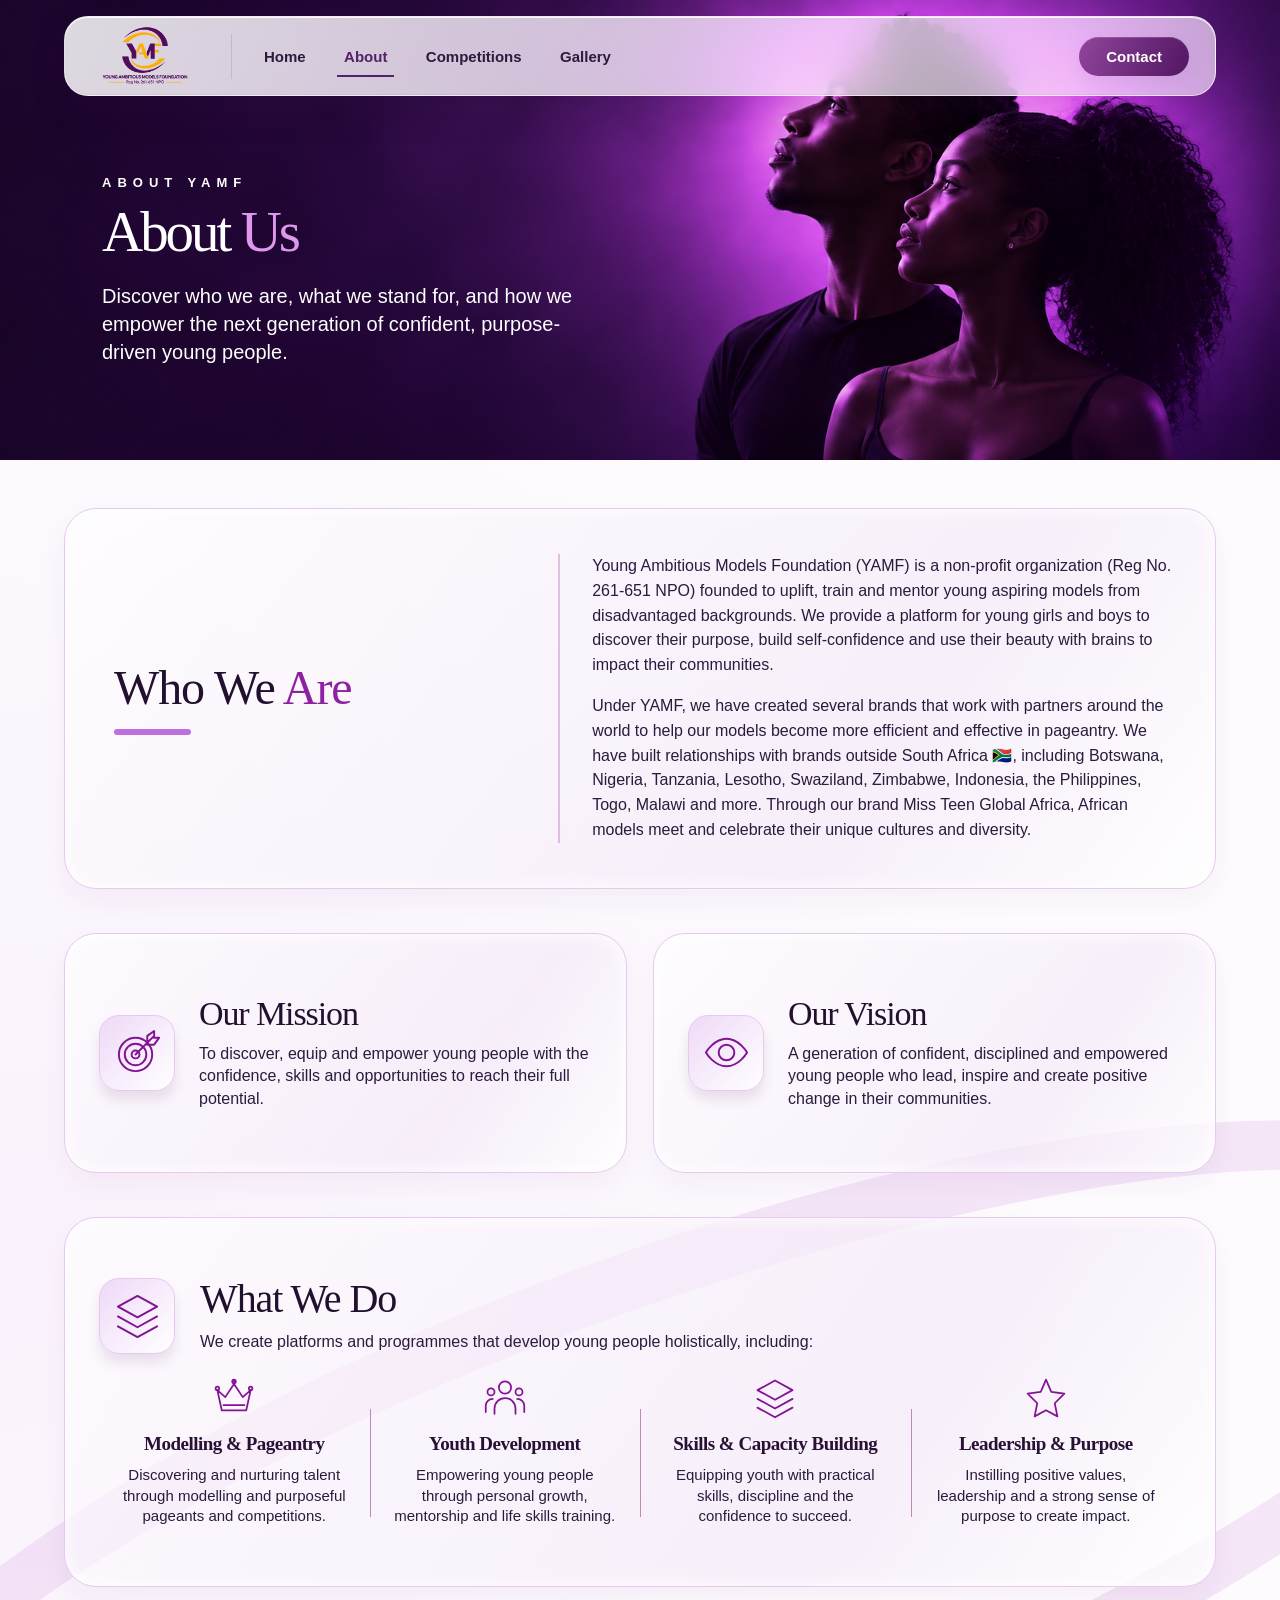
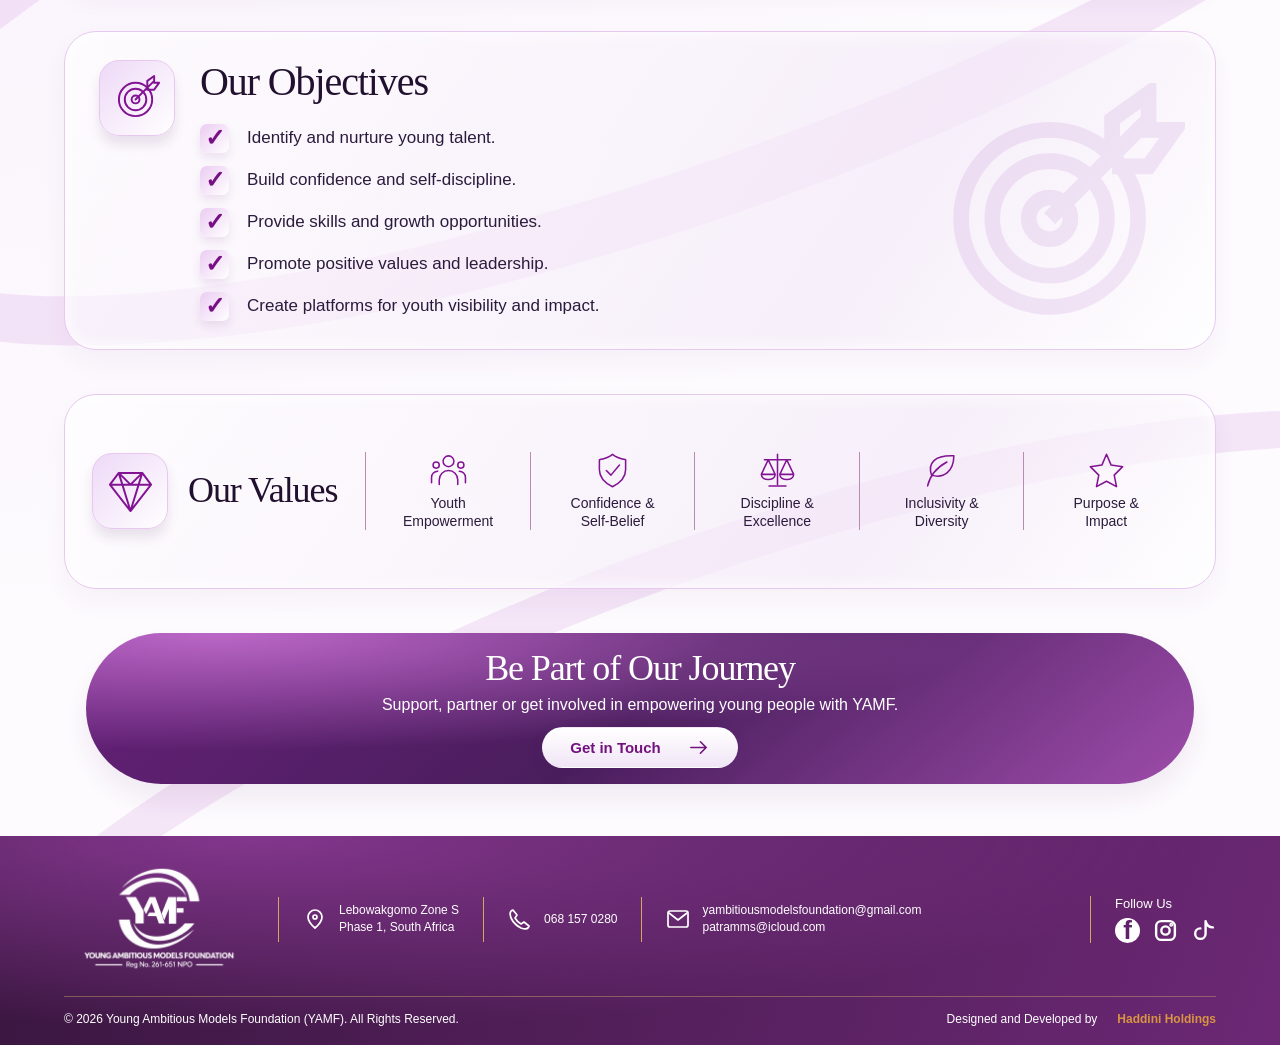
==== commit 50970511: "feat: Update About page content and structure; add Competitions page with entry form; enhance Contac" ====
--- a/pages/about.html
+++ b/pages/about.html
@@ -62,7 +62,10 @@
         <div class="about-content wrap">
           <section class="about-card identity-card" aria-labelledby="identity-title">
             <h2 id="identity-title">Who We <span>Are</span></h2>
-            <p>Young Ambitious Models Foundation (YAMF) is a registered nonprofit organisation (Reg No. 261-651 NPO) committed to discovering, developing and empowering young people through modelling, personal development and purpose-driven programmes.</p>
+            <div class="identity-copy">
+              <p>Young Ambitious Models Foundation (YAMF) is a non-profit organization (Reg No. 261-651 NPO) founded to uplift, train and mentor young aspiring models from disadvantaged backgrounds. We provide a platform for young girls and boys to discover their purpose, build self-confidence and use their beauty with brains to impact their communities.</p>
+              <p>Under YAMF, we have created several brands that work with partners around the world to help our models become more efficient and effective in pageantry. We have built relationships with brands outside South Africa 🇿🇦, including Botswana, Nigeria, Tanzania, Lesotho, Swaziland, Zimbabwe, Indonesia, the Philippines, Togo, Malawi and more. Through our brand Miss Teen Global Africa, African models meet and celebrate their unique cultures and diversity.</p>
+            </div>
           </section>
           <div class="mission-vision-grid">
             <section class="about-card statement-card" aria-labelledby="mission-title">
@@ -119,9 +122,9 @@
           <address class="footer-contact footer-address"><svg class="icon" aria-hidden="true"><use href="#pin"/></svg><span>Lebowakgomo Zone S<br>Phase 1, South Africa</span></address>
           <a class="footer-contact" href="tel:+27681570280"><svg class="icon" aria-hidden="true"><use href="#phone"/></svg><span>068 157 0280</span></a>
           <div class="footer-contact footer-emails"><svg class="icon" aria-hidden="true"><use href="#mail"/></svg><div><a href="mailto:yambitiousmodelsfoundation@gmail.com">yambitiousmodelsfoundation@gmail.com</a><a href="mailto:patramms@icloud.com">patramms@icloud.com</a></div></div>
-          <div class="footer-socials"><p>Follow Us</p><div class="social-icons" aria-label="Facebook, Instagram and TikTok"><span class="facebook-mark" role="img" aria-label="Facebook">f</span><svg class="icon" role="img" aria-label="Instagram"><use href="#instagram"/></svg><svg class="icon" viewBox="0 0 24 24" role="img" aria-label="TikTok"><path d="M14 3v12a5 5 0 1 1-5-5m5-7c1 4 3 6 7 6"/></svg></div></div>
+          <div class="footer-socials"><p>Follow Us</p><div class="social-icons" aria-label="Facebook, Instagram and TikTok"><a class="facebook-mark" href="https://www.facebook.com/share/1br5FpD918/?mibextid=wwXIfr" target="_blank" rel="noopener noreferrer" aria-label="Visit YAMF on Facebook">f</a><a class="icon" href="https://www.instagram.com/youngambitiousmodels?rpxt=c3dsdTE2OXdlMWx1" target="_blank" rel="noopener noreferrer" aria-label="Visit YAMF on Instagram"><svg class="icon" aria-hidden="true"><use href="#instagram"/></svg></a><a class="icon" href="https://www.tiktok.com/@youngambitiousmodelsfoun?_r=1&_t=ZS-9B3Muk7UqlW" target="_blank" rel="noopener noreferrer" aria-label="Visit YAMF on TikTok"><svg class="icon" viewBox="0 0 24 24" aria-hidden="true"><path d="M14 3v12a5 5 0 1 1-5-5m5-7c1 4 3 6 7 6"/></svg></a></div></div>
         </div>
-        <div class="footer-bottom"><p>© 2026 Young Ambitious Models Foundation (YAMF). All Rights Reserved.</p><p class="footer-legal"><span>Privacy Policy</span><span>Terms &amp; Conditions</span></p></div>
+        <div class="footer-bottom"><p>© 2026 Young Ambitious Models Foundation (YAMF). All Rights Reserved.</p><p class="footer-legal">Designed and Developed by <a href="https://hadiniholdings.co.za" target="_blank" rel="noopener noreferrer">Haddini Holdings</a></p></div>
       </div>
     </footer>
   </div>
--- a/css/style.css
+++ b/css/style.css
@@ -91,7 +91,7 @@
 .programmes-section{min-height:100vh;min-height:100svh;display:flex;flex-direction:column;justify-content:center;padding-block:72px;}
 .centered-label{text-align:center;}
 .programmes-intro{max-width:1000px;margin:0 auto 19px;text-align:center;font-size:16px;line-height:1.35;}
-.programme-grid{display:grid;grid-template-columns:repeat(4,minmax(0,1fr));gap:20px;margin-top:22px;}
+.programme-grid{display:grid;grid-template-columns:repeat(5,minmax(0,1fr));gap:20px;margin-top:22px;}
 .programme-card{padding:20px 22px 24px;display:flex;flex-direction:column;align-items:center;text-align:center;transition:transform .2s,box-shadow .2s;}
 .programme-card:hover{transform:translateY(-5px);box-shadow:0 20px 35px #59345226;}
 .programme-card .feature-icon{width:61px;height:54px;margin-bottom:12px;}
@@ -123,5 +123,6 @@
 .footer-bottom{display:flex;justify-content:space-between;align-items:center;gap:20px;border-top:1px solid #d4ab696e;padding-top:13px;font-size:12px;}
 .footer-bottom p{margin:0;line-height:1.5;}
 .footer-legal{display:flex;gap:20px;white-space:nowrap;}
-.footer-legal span+span{border-left:1px solid #c5a1c1;padding-left:20px;}
+.footer-legal a{color:#d89442;text-decoration:none;font-weight:650}
+.footer-legal a:hover{color:#f4d394;text-decoration:underline}
 .site-footer a:hover{color:#f4d394;}
--- a/css/responsive.css
+++ b/css/responsive.css
@@ -44,6 +44,7 @@
   .purpose-pill{font-size:11px;gap:8px;padding:8px 10px}
   .purpose-pill .icon{width:24px;height:24px}
   .programme-grid{grid-template-columns:repeat(2,minmax(0,1fr));gap:18px}
+  .programme-card:last-child:nth-child(odd){grid-column:1 / -1;max-width:calc(50% - 9px);justify-self:center}
   .programme-card{min-height:245px}
   .programme-card p{max-width:260px}
   .desktop-break{display:none}
@@ -69,6 +70,7 @@
   .section-label{font-size:16px;letter-spacing:4px}
   .programmes-intro{font-size:14px;line-height:1.5;margin-bottom:20px}
   .programme-grid{gap:12px}
+  .programme-card:last-child:nth-child(odd){max-width:none;justify-self:stretch}
   .programme-card{padding:20px 12px;min-height:265px;border-radius:22px}
   .programme-card h3{font-size:21px;letter-spacing:-.6px}
   .programme-card p{font-size:13px;line-height:1.4}
@@ -81,6 +83,9 @@
   .footer-socials{margin-top:2px}
   .social-icons{justify-content:center}
   .footer-bottom{flex-direction:column;text-align:center;gap:12px;padding-top:18px;font-size:11px}
+}
+@media(max-width:480px){
+  .programme-grid{grid-template-columns:1fr}
 }
 @media(max-width:360px){
   .programme-grid{grid-template-columns:1fr}
@@ -172,9 +177,16 @@
 }
 @media(max-width:640px){
   .hero .hero-description{margin-bottom:28px}
+  .hero .hero-art{opacity:1;-webkit-mask-image:none;mask-image:none}
   .hero .hero-actions{flex-direction:column;flex-wrap:nowrap;align-items:stretch;width:100%;gap:14px}
   .hero .hero-actions .button,.hero .hero-actions .button:first-child{width:100%;min-width:0;min-height:50px;padding:14px 18px;font-size:14px}
   .hero .feature-strip{margin-top:32px;margin-bottom:0}
   .hero .feature-item:last-child:nth-child(odd){grid-column:1 / -1;border-left:0;justify-content:center}
   .hero{padding-bottom:40px}
 }
+
+@media(max-width:800px){
+  .hero .hero-art{background-image:url('../assets/images/Purple Monochrome Gown Portrait Trio.png');background-position:64% center;background-size:cover;opacity:1;-webkit-mask-image:none;mask-image:none}
+  .hero .eyebrow,.hero #hero-title,.hero .hero-description,.hero .feature-item{color:#fff}
+  .hero .hero-actions .button-outline{color:#fff;border-color:#fff}
+}
--- a/css/about.css
+++ b/css/about.css
@@ -14,11 +14,12 @@
 .about-card{padding:28px 34px;border:1px solid #e7c9ef;border-radius:32px;background:linear-gradient(125deg,#fff9,#f4eaf8b3 70%,#ffffffbf);box-shadow:0 12px 26px #722a7d0c,inset 0 0 18px #fff;min-width:0}
 .about-page h2{font-family:Georgia,"Times New Roman",serif;font-size:40px;line-height:1.1;letter-spacing:-1.1px;font-weight:400;margin:0 0 10px;color:#21102e}
 .about-card p{font-size:16px;line-height:1.4;margin:0}
-.identity-card{display:grid;grid-template-columns:minmax(0,.8fr) minmax(0,1.2fr);gap:44px;align-items:center;min-height:220px;padding-block:45px}
+.identity-card{display:grid;grid-template-columns:minmax(230px,.8fr) minmax(0,1.2fr);gap:44px;align-items:center;min-height:220px;padding-block:45px}
 .identity-card h2{position:relative;font-size:48px;margin:0;padding:0 0 20px 15px}
 .identity-card h2 span{color:#8e21a2}
 .identity-card h2::after{content:"";position:absolute;left:15px;bottom:0;width:77px;height:6px;border-radius:6px;background:#bd70d9}
-.identity-card>p{border-left:1px solid #a643a0;padding-left:44px}
+.identity-copy{display:grid;gap:16px;border-left:2px solid #a643a04d;padding-left:32px}
+.identity-copy p{font-size:16px;line-height:1.55}
 .mission-vision-grid{display:grid;grid-template-columns:repeat(2,minmax(0,1fr));gap:26px}
 .statement-card{display:grid;grid-template-columns:76px minmax(0,1fr);gap:24px;align-items:center;min-height:240px;padding-block:42px}
 .statement-card h2{font-size:34px}
@@ -66,8 +67,10 @@
   .about-hero{min-height:430px;background-position:60% top}
   .about-hero h1{font-size:53px;letter-spacing:-2px}
   .about-hero-description{max-width:410px;font-size:18px}
-  .identity-card{grid-template-columns:minmax(0,.8fr) minmax(0,1.2fr);gap:25px}
-  .identity-card>p{padding-left:25px}
+  .identity-card{grid-template-columns:minmax(200px,.75fr) minmax(0,1.25fr);gap:24px;padding-inline:28px}
+  .identity-card h2{font-size:36px}
+  .identity-copy{gap:14px;padding-left:22px}
+  .identity-copy p{font-size:15px;line-height:1.5}
   .identity-card h2{font-size:36px}
   .mission-vision-grid{gap:18px}
   .statement-card{grid-template-columns:1fr;gap:18px}
@@ -84,9 +87,9 @@
   .about-body{padding:34px 0 38px}
   .about-content{gap:32px}
   .about-card{padding:25px 22px;border-radius:25px}
-  .identity-card{grid-template-columns:1fr;gap:22px;padding-block:34px}
-  .identity-card h2{font-size:37px}
-  .identity-card>p{border-left:0;padding-left:0}
+  .identity-card{grid-template-columns:1fr;gap:22px;padding:30px 24px}
+  .identity-card h2{font-size:clamp(34px,9vw,40px);padding-bottom:14px}
+  .identity-copy{gap:14px;border-left:0;padding-left:0}
   .about-card p{font-size:15px;line-height:1.5}
   .mission-vision-grid{grid-template-columns:1fr;gap:32px}
   .statement-card{grid-template-columns:58px minmax(0,1fr);gap:15px;padding-block:34px}
